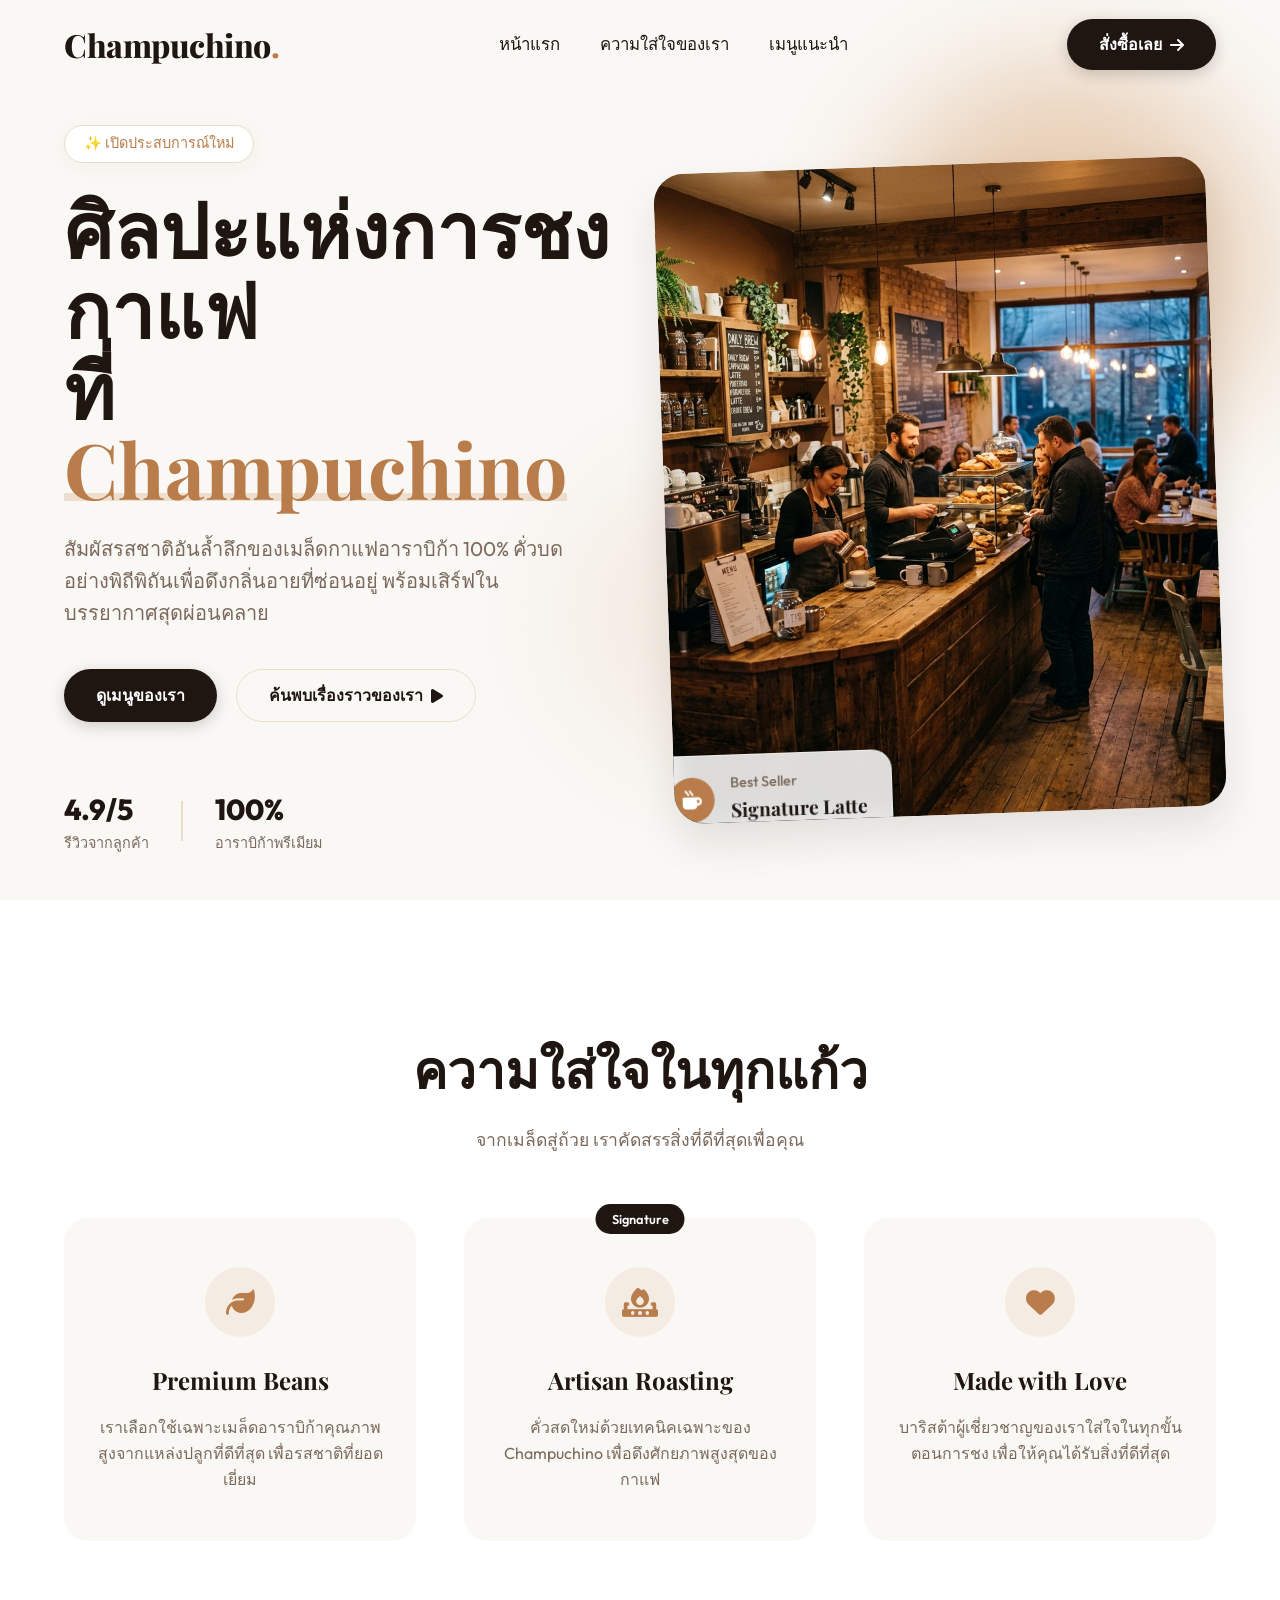
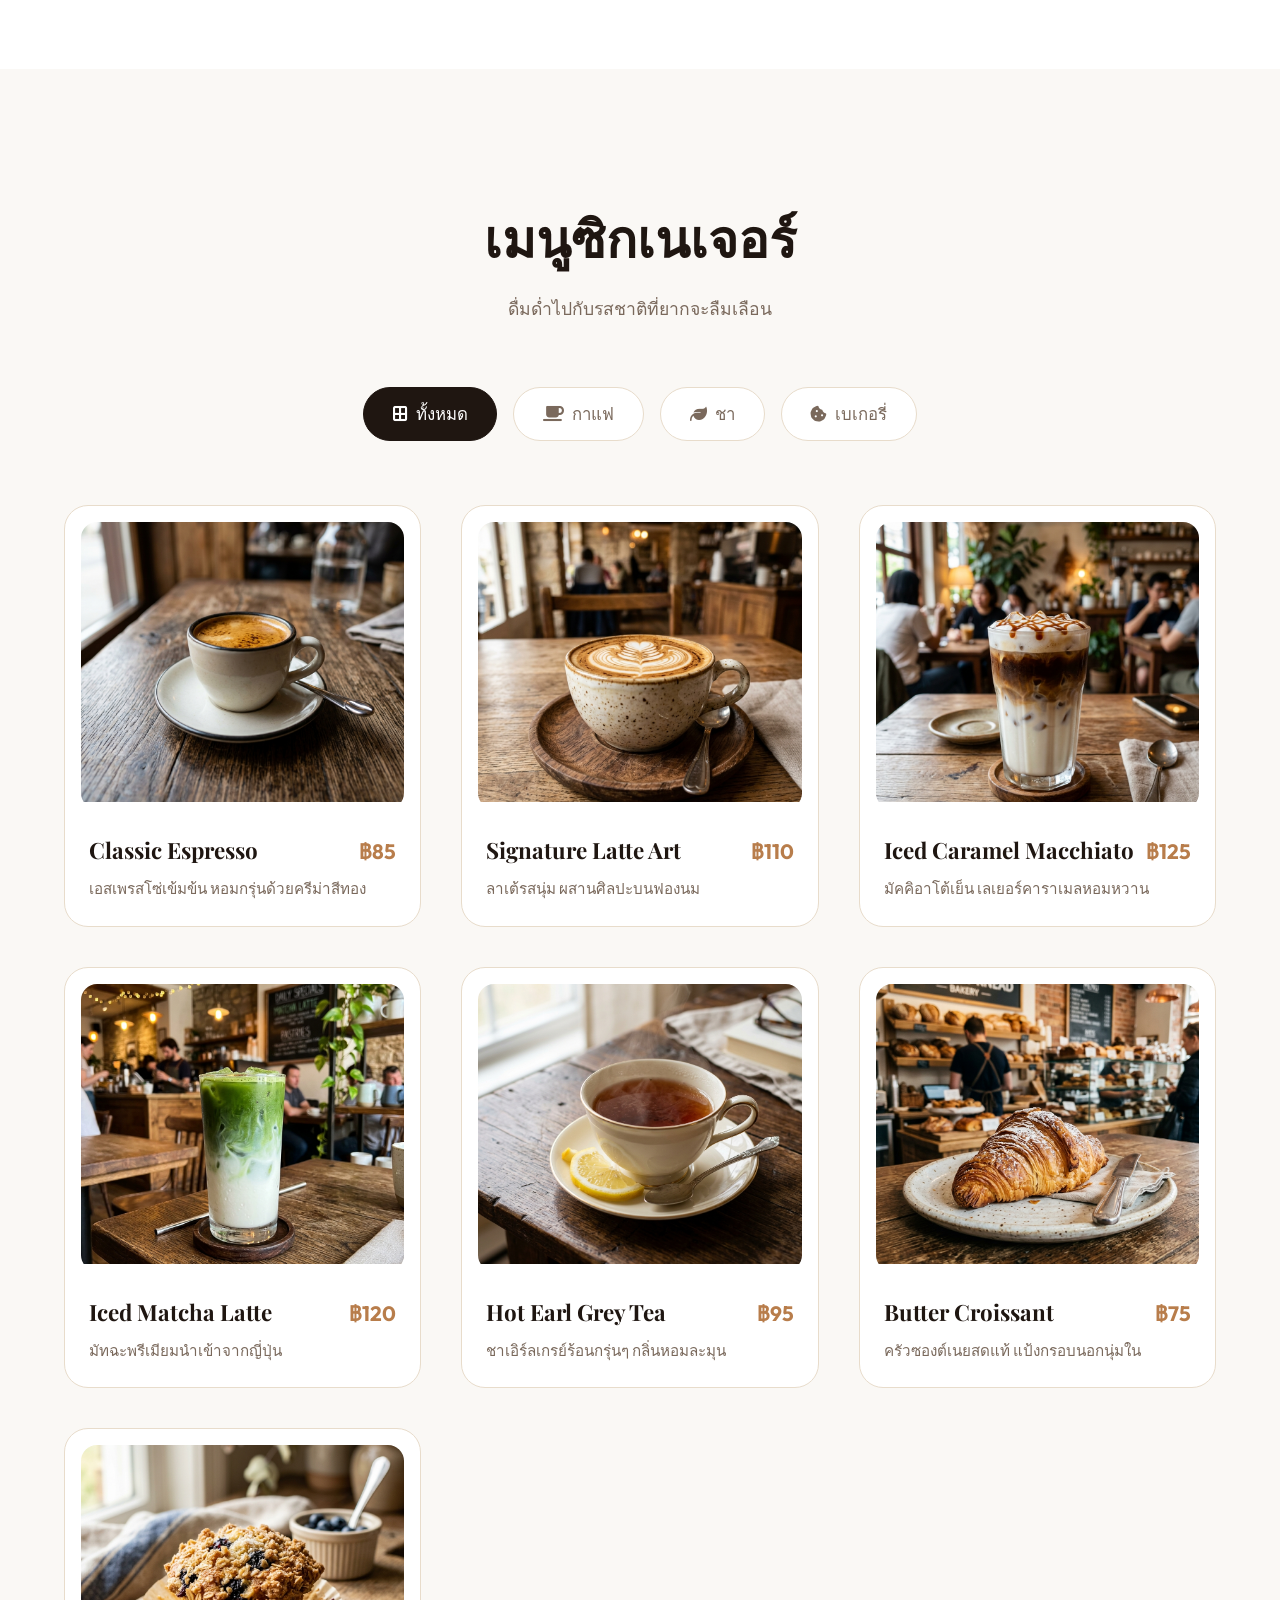
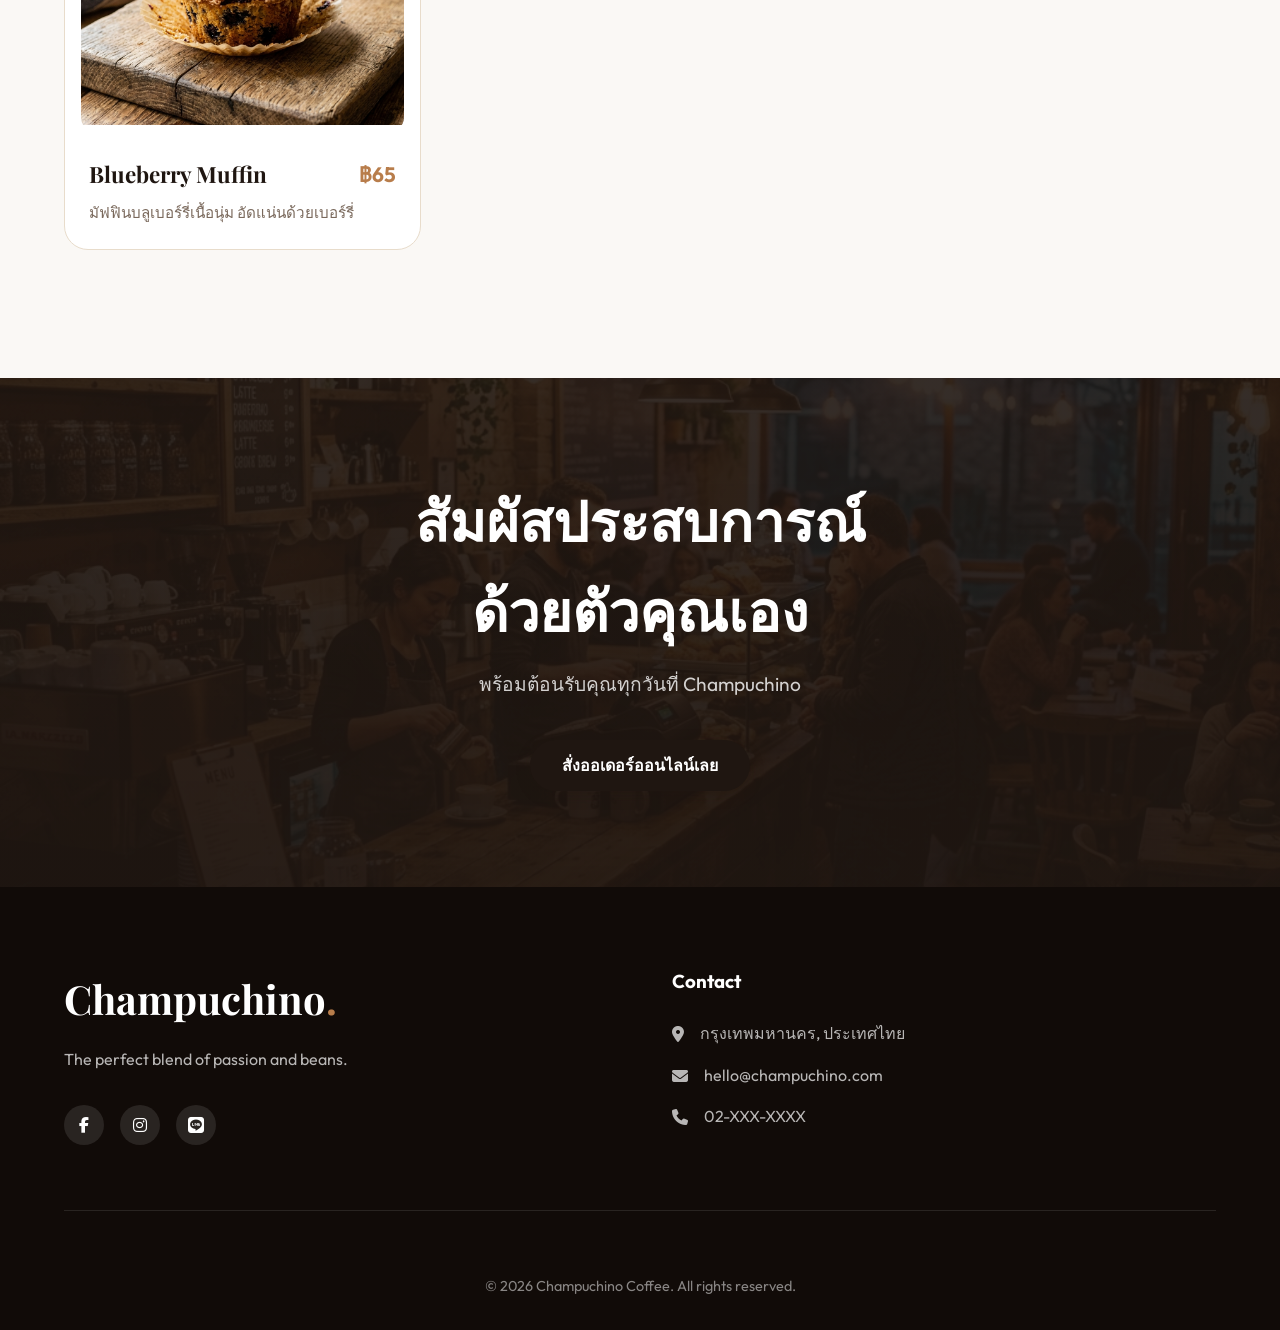
==== index.html @ 55f4735f "Initial commit with landing page, reservation UI, and SRS/DB docs" ====
<!DOCTYPE html>
<html lang="th">
<head>
    <meta charset="UTF-8">
    <meta name="viewport" content="width=device-width, initial-scale=1.0">
    <title>Champuchino Coffee - Premium Experience</title>
    <meta name="description" content="Champuchino Coffee - สัมผัสประสบการณ์กาแฟระดับพรีเมียม">
    <link rel="stylesheet" href="style.css">
    <!-- FontAwesome for icons -->
    <link rel="stylesheet" href="https://cdnjs.cloudflare.com/ajax/libs/font-awesome/6.4.0/css/all.min.css">
</head>
<body>

    <!-- Navigation -->
    <header>
        <a href="#" class="brand">Champuchino<span>.</span></a>
        <ul class="nav-links">
            <li><a href="#home">หน้าแรก</a></li>
            <li><a href="#features">ความใส่ใจของเรา</a></li>
            <li><a href="#menu">เมนูแนะนำ</a></li>
        </ul>
        <a href="#menu" class="btn btn-primary">สั่งซื้อเลย <i class="fa-solid fa-arrow-right"></i></a>
    </header>

    <!-- Hero Section -->
    <section class="hero" id="home">
        <div class="hero-content reveal">
            <div class="badge">✨ เปิดประสบการณ์ใหม่</div>
            <h1>ศิลปะแห่งการชงกาแฟ<br>ที่ <span class="highlight">Champuchino</span></h1>
            <p>สัมผัสรสชาติอันล้ำลึกของเมล็ดกาแฟอาราบิก้า 100% คั่วบดอย่างพิถีพิถันเพื่อดึงกลิ่นอายที่ซ่อนอยู่ พร้อมเสิร์ฟในบรรยากาศสุดผ่อนคลาย</p>
            <div class="hero-btns">
                <a href="#menu" class="btn btn-primary">ดูเมนูของเรา</a>
                <a href="#features" class="btn btn-outline">ค้นพบเรื่องราวของเรา <i class="fa-solid fa-play"></i></a>
            </div>
            
            <div class="stats">
                <div class="stat-item">
                    <h4>4.9/5</h4>
                    <p>รีวิวจากลูกค้า</p>
                </div>
                <div class="stat-line"></div>
                <div class="stat-item">
                    <h4>100%</h4>
                    <p>อาราบิก้าพรีเมียม</p>
                </div>
            </div>
        </div>
        <div class="hero-image reveal-right">
            <div class="image-wrapper">
                <img src="images/hero.png" alt="บรรยากาศร้าน Champuchino">
                <!-- Floating Card -->
                <div class="floating-card glass">
                    <div class="icon"><i class="fa-solid fa-mug-hot"></i></div>
                    <div class="text">
                        <h5>Best Seller</h5>
                        <p>Signature Latte</p>
                    </div>
                </div>
            </div>
            <!-- Decorative Elements -->
            <div class="blob shape-1"></div>
            <div class="blob shape-2"></div>
        </div>
    </section>

    <!-- Features Section -->
    <section class="features" id="features">
        <div class="section-header reveal">
            <h2>ความใส่ใจในทุกแก้ว</h2>
            <p>จากเมล็ดสู่ถ้วย เราคัดสรรสิ่งที่ดีที่สุดเพื่อคุณ</p>
        </div>
        <div class="feature-grid">
            <div class="feature-card reveal">
                <div class="feature-icon"><i class="fa-solid fa-leaf"></i></div>
                <h3>Premium Beans</h3>
                <p>เราเลือกใช้เฉพาะเมล็ดอาราบิก้าคุณภาพสูงจากแหล่งปลูกที่ดีที่สุด เพื่อรสชาติที่ยอดเยี่ยม</p>
            </div>
            <div class="feature-card reveal" style="transition-delay: 0.1s;">
                <div class="feature-icon"><i class="fa-solid fa-fire-burner"></i></div>
                <div class="popular-tag">Signature</div>
                <h3>Artisan Roasting</h3>
                <p>คั่วสดใหม่ด้วยเทคนิคเฉพาะของ Champuchino เพื่อดึงศักยภาพสูงสุดของกาแฟ</p>
            </div>
            <div class="feature-card reveal" style="transition-delay: 0.2s;">
                <div class="feature-icon"><i class="fa-solid fa-heart"></i></div>
                <h3>Made with Love</h3>
                <p>บาริสต้าผู้เชี่ยวชาญของเราใส่ใจในทุกขั้นตอนการชง เพื่อให้คุณได้รับสิ่งที่ดีที่สุด</p>
            </div>
        </div>
    </section>

    <!-- Menu Section -->
    <section class="menu" id="menu">
        <div class="section-header reveal">
            <h2>เมนูซิกเนเจอร์</h2>
            <p>ดื่มด่ำไปกับรสชาติที่ยากจะลืมเลือน</p>
        </div>

        <!-- Category Tabs -->
        <div class="menu-tabs reveal">
            <button class="tab-btn active" onclick="filterMenu('all')"><i class="fa-solid fa-border-all"></i> ทั้งหมด</button>
            <button class="tab-btn" onclick="filterMenu('coffee')"><i class="fa-solid fa-mug-saucer"></i> กาแฟ</button>
            <button class="tab-btn" onclick="filterMenu('tea')"><i class="fa-solid fa-leaf"></i> ชา</button>
            <button class="tab-btn" onclick="filterMenu('bakery')"><i class="fa-solid fa-cookie-bite"></i> เบเกอรี่</button>
        </div>

        <div class="menu-grid" id="menu-grid">
            
            <!-- Coffee -->
            <div class="menu-card" data-category="coffee">
                <div class="img-container">
                    <img src="images/espresso.png" alt="Classic Espresso">
                    <div class="overlay">
                        <button class="btn btn-primary btn-round" onclick="addToCart('Classic Espresso')"><i class="fa-solid fa-cart-plus"></i></button>
                    </div>
                </div>
                <div class="menu-info">
                    <div class="menu-title-row">
                        <h3>Classic Espresso</h3>
                        <span class="price">฿85</span>
                    </div>
                    <p>เอสเพรสโซ่เข้มข้น หอมกรุ่นด้วยครีม่าสีทอง</p>
                </div>
            </div>

            <div class="menu-card" data-category="coffee">
                <div class="img-container">
                    <img src="images/latte.png" alt="Signature Latte Art">
                    <div class="overlay">
                        <button class="btn btn-primary btn-round" onclick="addToCart('Signature Latte Art')"><i class="fa-solid fa-cart-plus"></i></button>
                    </div>
                </div>
                <div class="menu-info">
                    <div class="menu-title-row">
                        <h3>Signature Latte Art</h3>
                        <span class="price">฿110</span>
                    </div>
                    <p>ลาเต้รสนุ่ม ผสานศิลปะบนฟองนม</p>
                </div>
            </div>

            <div class="menu-card" data-category="coffee">
                <div class="img-container">
                    <img src="images/macchiato.png" alt="Iced Caramel Macchiato">
                    <div class="overlay">
                        <button class="btn btn-primary btn-round" onclick="addToCart('Iced Caramel Macchiato')"><i class="fa-solid fa-cart-plus"></i></button>
                    </div>
                </div>
                <div class="menu-info">
                    <div class="menu-title-row">
                        <h3>Iced Caramel Macchiato</h3>
                        <span class="price">฿125</span>
                    </div>
                    <p>มัคคิอาโต้เย็น เลเยอร์คาราเมลหอมหวาน</p>
                </div>
            </div>

            <!-- Tea -->
            <div class="menu-card" data-category="tea">
                <div class="img-container">
                    <img src="images/matcha.png" alt="Iced Matcha Latte">
                    <div class="overlay">
                        <button class="btn btn-primary btn-round" onclick="addToCart('Iced Matcha Latte')"><i class="fa-solid fa-cart-plus"></i></button>
                    </div>
                </div>
                <div class="menu-info">
                    <div class="menu-title-row">
                        <h3>Iced Matcha Latte</h3>
                        <span class="price">฿120</span>
                    </div>
                    <p>มัทฉะพรีเมียมนำเข้าจากญี่ปุ่น</p>
                </div>
            </div>

            <div class="menu-card" data-category="tea">
                <div class="img-container">
                    <img src="images/earlgrey.png" alt="Earl Grey Tea">
                    <div class="overlay">
                        <button class="btn btn-primary btn-round" onclick="addToCart('Hot Earl Grey Tea')"><i class="fa-solid fa-cart-plus"></i></button>
                    </div>
                </div>
                <div class="menu-info">
                    <div class="menu-title-row">
                        <h3>Hot Earl Grey Tea</h3>
                        <span class="price">฿95</span>
                    </div>
                    <p>ชาเอิร์ลเกรย์ร้อนกรุ่นๆ กลิ่นหอมละมุน</p>
                </div>
            </div>

            <!-- Bakery -->
            <div class="menu-card" data-category="bakery">
                <div class="img-container">
                    <img src="images/croissant.png" alt="Butter Croissant">
                    <div class="overlay">
                        <button class="btn btn-primary btn-round" onclick="addToCart('Butter Croissant')"><i class="fa-solid fa-cart-plus"></i></button>
                    </div>
                </div>
                <div class="menu-info">
                    <div class="menu-title-row">
                        <h3>Butter Croissant</h3>
                        <span class="price">฿75</span>
                    </div>
                    <p>ครัวซองต์เนยสดแท้ แป้งกรอบนอกนุ่มใน</p>
                </div>
            </div>

            <div class="menu-card" data-category="bakery">
                <div class="img-container">
                    <img src="images/muffin.png" alt="Blueberry Muffin">
                    <div class="overlay">
                        <button class="btn btn-primary btn-round" onclick="addToCart('Blueberry Muffin')"><i class="fa-solid fa-cart-plus"></i></button>
                    </div>
                </div>
                <div class="menu-info">
                    <div class="menu-title-row">
                        <h3>Blueberry Muffin</h3>
                        <span class="price">฿65</span>
                    </div>
                    <p>มัฟฟินบลูเบอร์รี่เนื้อนุ่ม อัดแน่นด้วยเบอร์รี่</p>
                </div>
            </div>

        </div>
    </section>

    <!-- Call to action -->
    <section class="cta">
        <div class="cta-container reveal">
            <h2>สัมผัสประสบการณ์<br>ด้วยตัวคุณเอง</h2>
            <p>พร้อมต้อนรับคุณทุกวันที่ Champuchino</p>
            <a href="#menu" class="btn btn-primary">สั่งออเดอร์ออนไลน์เลย</a>
        </div>
    </section>

    <!-- Footer -->
    <footer>
        <div class="footer-content">
            <div class="footer-brand">
                <h2>Champuchino<span>.</span></h2>
                <p>The perfect blend of passion and beans.</p>
                <div class="social-links">
                    <a href="#"><i class="fa-brands fa-facebook-f"></i></a>
                    <a href="#"><i class="fa-brands fa-instagram"></i></a>
                    <a href="#"><i class="fa-brands fa-line"></i></a>
                </div>
            </div>
            <div class="footer-info">
                <h3>Contact</h3>
                <p><i class="fa-solid fa-location-dot"></i> กรุงเทพมหานคร, ประเทศไทย</p>
                <p><i class="fa-solid fa-envelope"></i> hello@champuchino.com</p>
                <p><i class="fa-solid fa-phone"></i> 02-XXX-XXXX</p>
            </div>
        </div>
        <div class="footer-bottom">
            <p>&copy; 2026 Champuchino Coffee. All rights reserved.</p>
        </div>
    </footer>

    <!-- JavaScript -->
    <script>
        // Menu filtering
        function filterMenu(category) {
            const tabs = document.querySelectorAll('.tab-btn');
            tabs.forEach(tab => tab.classList.remove('active'));
            event.currentTarget.classList.add('active');

            const cards = document.querySelectorAll('.menu-card');
            cards.forEach(card => {
                if (category === 'all' || card.getAttribute('data-category') === category) {
                    card.style.display = 'block';
                    card.style.animation = 'none';
                    card.offsetHeight; // trigger reflow
                    card.style.animation = 'scaleUp 0.5s ease forwards';
                } else {
                    card.style.display = 'none';
                }
            });
        }

        // Add to cart dummy function
        function addToCart(itemName) {
            alert(`เพิ่ม ${itemName} ลงตะกร้าแล้ว! ☕`);
        }

        // Scroll Reveal Animation
        function reveal() {
            var reveals = document.querySelectorAll(".reveal, .reveal-right");
            for (var i = 0; i < reveals.length; i++) {
                var windowHeight = window.innerHeight;
                var elementTop = reveals[i].getBoundingClientRect().top;
                var elementVisible = 100;
                if (elementTop < windowHeight - elementVisible) {
                    reveals[i].classList.add("active");
                }
            }
        }
        window.addEventListener("scroll", reveal);
        reveal(); // Trigger on load
        
        // Sticky Header Effect
        window.addEventListener('scroll', function() {
            const header = document.querySelector('header');
            header.classList.toggle('scrolled', window.scrollY > 50);
        });
    </script>
</body>
</html>
---- style.css ----
@import url('https://fonts.googleapis.com/css2?family=Outfit:wght@300;400;500;600;800&family=Playfair+Display:ital,wght@0,600;0,700;0,800;1,600&display=swap');

:root {
  --bg-main: #FAF8F5;
  --bg-secondary: #FFFFFF;
  --text-dark: #1F1611;
  --text-light: #7A695C;
  --accent-primary: #B87D4B;
  --accent-secondary: #D4A373;
  --border-color: #E8DCCB;
  --glass-bg: rgba(255, 255, 255, 0.85);
  --transition: all 0.4s cubic-bezier(0.16, 1, 0.3, 1);
  --shadow-sm: 0 4px 20px rgba(184, 125, 75, 0.08);
  --shadow-lg: 0 20px 40px rgba(31, 22, 17, 0.1);
}

* {
  margin: 0;
  padding: 0;
  box-sizing: border-box;
}

html {
  scroll-behavior: smooth;
}

body {
  font-family: 'Outfit', sans-serif;
  background-color: var(--bg-main);
  color: var(--text-dark);
  line-height: 1.6;
  overflow-x: hidden;
}

h1, h2, h3, .brand {
  font-family: 'Playfair Display', serif;
  color: var(--text-dark);
}

/* Glassmorphism Helper */
.glass {
  background: var(--glass-bg);
  backdrop-filter: blur(12px);
  -webkit-backdrop-filter: blur(12px);
  border: 1px solid rgba(255, 255, 255, 0.5);
}

/* Typography Enhancements */
.highlight {
  color: var(--accent-primary);
  position: relative;
  display: inline-block;
}

.highlight::after {
  content: '';
  position: absolute;
  bottom: 8px;
  left: 0;
  width: 100%;
  height: 8px;
  background-color: rgba(212, 163, 115, 0.3);
  z-index: -1;
}

/* Header */
header {
  display: flex;
  justify-content: space-between;
  align-items: center;
  padding: 1.2rem 5%;
  position: fixed;
  width: 100%;
  top: 0;
  z-index: 1000;
  transition: var(--transition);
  background: transparent;
}

header.scrolled {
  background: var(--glass-bg);
  backdrop-filter: blur(15px);
  box-shadow: var(--shadow-sm);
  padding: 1rem 5%;
}

.brand {
  font-size: 2rem;
  font-weight: 800;
  text-decoration: none;
  letter-spacing: -0.5px;
}

.brand span {
  color: var(--accent-primary);
}

.nav-links {
  display: flex;
  gap: 2.5rem;
  list-style: none;
}

.nav-links a {
  text-decoration: none;
  color: var(--text-dark);
  font-weight: 500;
  font-size: 1.05rem;
  transition: var(--transition);
  position: relative;
}

.nav-links a::after {
  content: '';
  position: absolute;
  width: 0;
  height: 2px;
  background: var(--accent-primary);
  bottom: -4px;
  left: 0;
  transition: var(--transition);
}

.nav-links a:hover::after {
  width: 100%;
}

/* Buttons */
.btn {
  padding: 0.8rem 2rem;
  border: none;
  border-radius: 50px;
  font-family: 'Outfit', sans-serif;
  font-weight: 600;
  font-size: 1rem;
  cursor: pointer;
  transition: var(--transition);
  text-decoration: none;
  display: inline-flex;
  align-items: center;
  justify-content: center;
  gap: 0.5rem;
}

.btn-primary {
  background-color: var(--text-dark);
  color: #fff;
  box-shadow: 0 4px 15px rgba(31, 22, 17, 0.2);
}

.btn-primary:hover {
  background-color: var(--accent-primary);
  transform: translateY(-3px);
  box-shadow: 0 8px 25px rgba(184, 125, 75, 0.3);
}

.btn-outline {
  background-color: transparent;
  color: var(--text-dark);
  border: 1.5px solid var(--border-color);
}

.btn-outline:hover {
  border-color: var(--text-dark);
  background: var(--bg-secondary);
  transform: translateY(-3px);
}

.btn-round {
  width: 50px;
  height: 50px;
  padding: 0;
  border-radius: 50%;
  font-size: 1.2rem;
}

/* Hero Section */
.hero {
  min-height: 100vh;
  display: flex;
  align-items: center;
  padding: 0 5%;
  position: relative;
  overflow: hidden;
}

.hero-content {
  flex: 1;
  padding-right: 3rem;
  z-index: 2;
  margin-top: 5rem;
}

.badge {
  display: inline-block;
  padding: 0.4rem 1.2rem;
  background: var(--bg-secondary);
  border: 1px solid var(--border-color);
  border-radius: 50px;
  font-size: 0.9rem;
  font-weight: 500;
  color: var(--accent-primary);
  margin-bottom: 1.5rem;
  box-shadow: var(--shadow-sm);
}

.hero h1 {
  font-size: 4.8rem;
  line-height: 1.05;
  margin-bottom: 1.5rem;
}

.hero p {
  font-size: 1.25rem;
  color: var(--text-light);
  margin-bottom: 2.5rem;
  max-width: 500px;
}

.hero-btns {
  display: flex;
  gap: 1.2rem;
  margin-bottom: 4rem;
}

.stats {
  display: flex;
  align-items: center;
  gap: 2rem;
}

.stat-item h4 {
  font-family: 'Outfit', sans-serif;
  font-size: 1.8rem;
  font-weight: 800;
  color: var(--text-dark);
}

.stat-item p {
  font-size: 0.9rem;
  color: var(--text-light);
  margin: 0;
}

.stat-line {
  width: 2px;
  height: 40px;
  background-color: var(--border-color);
}

.hero-image {
  flex: 1;
  position: relative;
  z-index: 1;
  margin-top: 5rem;
}

.image-wrapper {
  position: relative;
  border-radius: 30px;
  overflow: hidden;
  box-shadow: var(--shadow-lg);
  transform: rotate(-2deg);
  transition: var(--transition);
}

.image-wrapper:hover {
  transform: rotate(0deg);
}

.hero-image img {
  width: 100%;
  height: 650px;
  object-fit: cover;
  display: block;
}

.floating-card {
  position: absolute;
  bottom: -20px;
  left: -30px;
  padding: 1rem 1.5rem;
  border-radius: 20px;
  display: flex;
  align-items: center;
  gap: 1rem;
  box-shadow: var(--shadow-lg);
  animation: float 4s ease-in-out infinite;
}

.floating-card .icon {
  width: 45px;
  height: 45px;
  background: var(--accent-primary);
  color: white;
  border-radius: 50%;
  display: flex;
  align-items: center;
  justify-content: center;
  font-size: 1.2rem;
}

.floating-card .text h5 {
  font-family: 'Outfit', sans-serif;
  font-size: 0.9rem;
  color: var(--text-light);
  font-weight: 500;
}

.floating-card .text p {
  font-family: 'Playfair Display', serif;
  font-size: 1.2rem;
  color: var(--text-dark);
  font-weight: 700;
  margin: 0;
}

.blob {
  position: absolute;
  border-radius: 50%;
  filter: blur(60px);
  z-index: -1;
  opacity: 0.5;
}

.shape-1 {
  width: 400px;
  height: 400px;
  background: var(--accent-secondary);
  top: -100px;
  right: -50px;
}

.shape-2 {
  width: 300px;
  height: 300px;
  background: #EEDFD0;
  bottom: 50px;
  left: -100px;
}

/* Features Section */
.features {
  padding: 8rem 5%;
  background: var(--bg-secondary);
}

.section-header {
  text-align: center;
  margin-bottom: 4rem;
}

.section-header h2 {
  font-size: 3.2rem;
  margin-bottom: 1rem;
}

.section-header p {
  color: var(--text-light);
  font-size: 1.1rem;
}

.feature-grid {
  display: grid;
  grid-template-columns: repeat(auto-fit, minmax(300px, 1fr));
  gap: 3rem;
}

.feature-card {
  padding: 3rem 2rem;
  background: var(--bg-main);
  border-radius: 24px;
  text-align: center;
  transition: var(--transition);
  border: 1px solid transparent;
  position: relative;
}

.feature-card:hover {
  transform: translateY(-10px);
  border-color: var(--border-color);
  box-shadow: var(--shadow-sm);
  background: #fff;
}

.feature-icon {
  width: 70px;
  height: 70px;
  background: rgba(184, 125, 75, 0.1);
  color: var(--accent-primary);
  border-radius: 50%;
  display: flex;
  align-items: center;
  justify-content: center;
  font-size: 1.8rem;
  margin: 0 auto 1.5rem;
  transition: var(--transition);
}

.feature-card:hover .feature-icon {
  background: var(--accent-primary);
  color: white;
}

.feature-card h3 {
  font-size: 1.5rem;
  margin-bottom: 1rem;
}

.feature-card p {
  color: var(--text-light);
}

.popular-tag {
  position: absolute;
  top: -15px;
  left: 50%;
  transform: translateX(-50%);
  background: var(--text-dark);
  color: white;
  padding: 0.3rem 1rem;
  border-radius: 50px;
  font-size: 0.8rem;
  font-weight: 600;
}

/* Menu Section */
.menu {
  padding: 8rem 5%;
}

.menu-tabs {
  display: flex;
  justify-content: center;
  gap: 1rem;
  margin-bottom: 4rem;
  flex-wrap: wrap;
}

.tab-btn {
  padding: 0.8rem 1.8rem;
  background: var(--bg-secondary);
  border: 1px solid var(--border-color);
  color: var(--text-light);
  border-radius: 50px;
  font-family: 'Outfit', sans-serif;
  font-weight: 500;
  font-size: 1.05rem;
  cursor: pointer;
  transition: var(--transition);
  display: flex;
  align-items: center;
  gap: 0.5rem;
}

.tab-btn:hover {
  border-color: var(--accent-primary);
  color: var(--accent-primary);
}

.tab-btn.active {
  background: var(--text-dark);
  color: #fff;
  border-color: var(--text-dark);
}

.menu-grid {
  display: grid;
  grid-template-columns: repeat(auto-fit, minmax(320px, 1fr));
  gap: 2.5rem;
}

.menu-card {
  background: var(--bg-secondary);
  border-radius: 24px;
  padding: 1rem;
  border: 1px solid var(--border-color);
  transition: var(--transition);
}

.menu-card:hover {
  transform: translateY(-8px);
  box-shadow: var(--shadow-sm);
  border-color: rgba(184, 125, 75, 0.3);
}

.img-container {
  border-radius: 16px;
  overflow: hidden;
  position: relative;
}

.img-container img {
  width: 100%;
  height: 280px;
  object-fit: cover;
  transition: transform 0.6s cubic-bezier(0.16, 1, 0.3, 1);
}

.menu-card:hover .img-container img {
  transform: scale(1.08);
}

.overlay {
  position: absolute;
  top: 0;
  left: 0;
  width: 100%;
  height: 100%;
  background: rgba(31, 22, 17, 0.4);
  display: flex;
  align-items: center;
  justify-content: center;
  opacity: 0;
  transition: var(--transition);
}

.menu-card:hover .overlay {
  opacity: 1;
}

.overlay .btn-round {
  transform: translateY(20px);
  opacity: 0;
}

.menu-card:hover .overlay .btn-round {
  transform: translateY(0);
  opacity: 1;
  transition-delay: 0.1s;
}

.menu-info {
  padding: 1.5rem 0.5rem 0.5rem;
}

.menu-title-row {
  display: flex;
  justify-content: space-between;
  align-items: center;
  margin-bottom: 0.5rem;
}

.menu-title-row h3 {
  font-size: 1.4rem;
}

.price {
  font-family: 'Outfit', sans-serif;
  font-weight: 700;
  font-size: 1.3rem;
  color: var(--accent-primary);
}

.menu-info p {
  color: var(--text-light);
  font-size: 0.95rem;
}

/* CTA Section */
.cta {
  padding: 6rem 5%;
  background: linear-gradient(rgba(31, 22, 17, 0.9), rgba(31, 22, 17, 0.95)), url('images/hero.png') center/cover;
  text-align: center;
  color: white;
}

.cta-container h2 {
  font-size: 3.5rem;
  color: white;
  margin-bottom: 1rem;
}

.cta-container p {
  font-size: 1.2rem;
  opacity: 0.8;
  margin-bottom: 2.5rem;
}

/* Footer */
footer {
  background: #110B08;
  color: white;
  padding: 5rem 5% 2rem;
}

.footer-content {
  display: grid;
  grid-template-columns: repeat(auto-fit, minmax(250px, 1fr));
  gap: 4rem;
  margin-bottom: 4rem;
  border-bottom: 1px solid rgba(255,255,255,0.1);
  padding-bottom: 4rem;
}

.footer-brand h2 {
  color: white;
  font-size: 2.5rem;
  margin-bottom: 1rem;
}

.footer-brand span {
  color: var(--accent-primary);
}

.footer-brand p {
  opacity: 0.7;
  margin-bottom: 2rem;
}

.social-links {
  display: flex;
  gap: 1rem;
}

.social-links a {
  width: 40px;
  height: 40px;
  border-radius: 50%;
  background: rgba(255,255,255,0.1);
  color: white;
  display: flex;
  align-items: center;
  justify-content: center;
  text-decoration: none;
  transition: var(--transition);
}

.social-links a:hover {
  background: var(--accent-primary);
  transform: translateY(-3px);
}

.footer-info h3 {
  color: white;
  margin-bottom: 1.5rem;
  font-family: 'Outfit', sans-serif;
}

.footer-info p {
  opacity: 0.7;
  margin-bottom: 1rem;
  display: flex;
  align-items: center;
  gap: 1rem;
}

.footer-bottom {
  text-align: center;
  opacity: 0.5;
  font-size: 0.9rem;
}

/* Animations */
@keyframes float {
  0%, 100% { transform: translateY(0); }
  50% { transform: translateY(-15px); }
}

@keyframes scaleUp {
  from {
    opacity: 0;
    transform: scale(0.95);
  }
  to {
    opacity: 1;
    transform: scale(1);
  }
}

/* Reveal Animations */
.reveal {
  opacity: 0;
  transform: translateY(40px);
  transition: all 0.8s ease-out;
}

.reveal-right {
  opacity: 0;
  transform: translateX(40px);
  transition: all 0.8s ease-out;
}

.reveal.active, .reveal-right.active {
  opacity: 1;
  transform: translate(0);
}

/* Responsive */
@media (max-width: 992px) {
  .hero {
    flex-direction: column;
    text-align: center;
    padding-top: 8rem;
  }
  
  .hero-content {
    padding-right: 0;
  }
  
  .hero-btns {
    justify-content: center;
  }
  
  .stats {
    justify-content: center;
  }
  
  .floating-card {
    left: 10px;
    bottom: 10px;
  }
  
  .nav-links {
    display: none;
  }
  
  .hero h1 {
    font-size: 3.5rem;
  }
}

@media (max-width: 768px) {
  .hero h1 {
    font-size: 2.8rem;
  }
  
  .section-header h2 {
    font-size: 2.5rem;
  }
  
  .floating-card {
    display: none;
  }
}
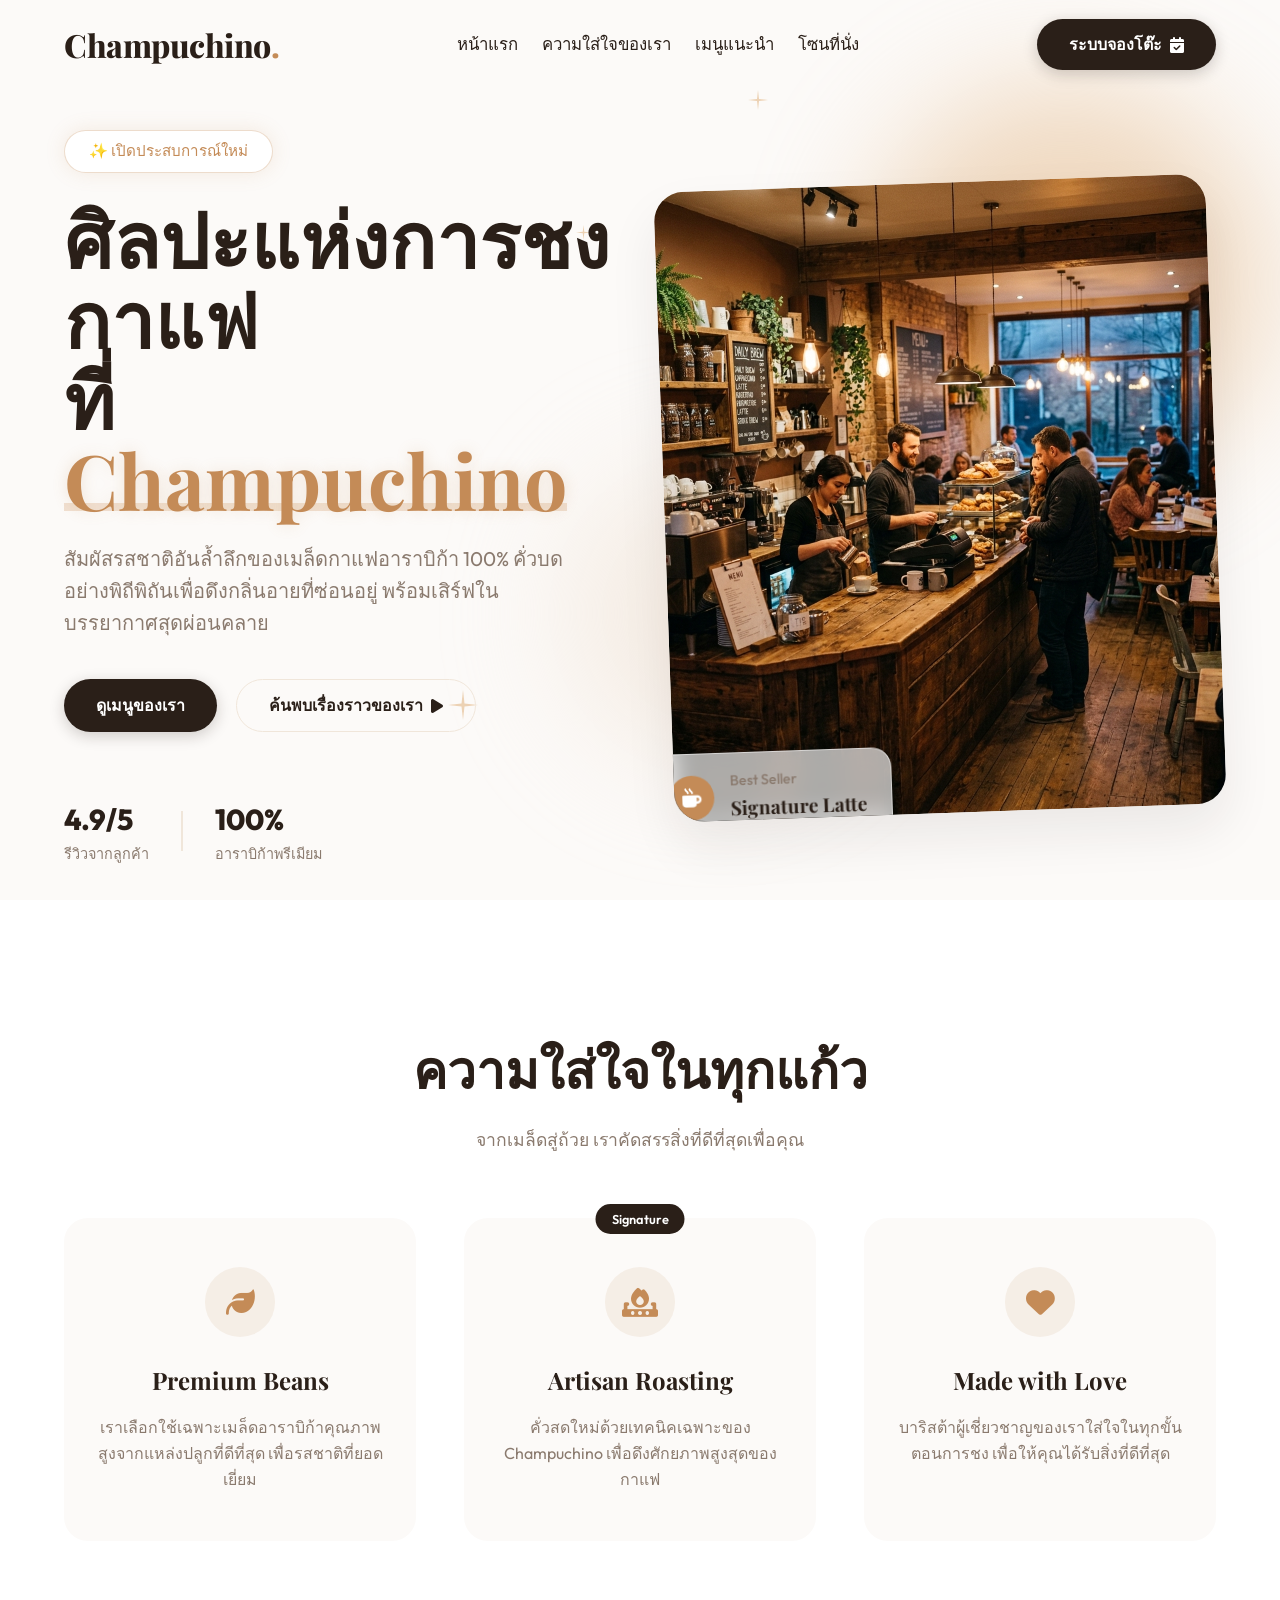
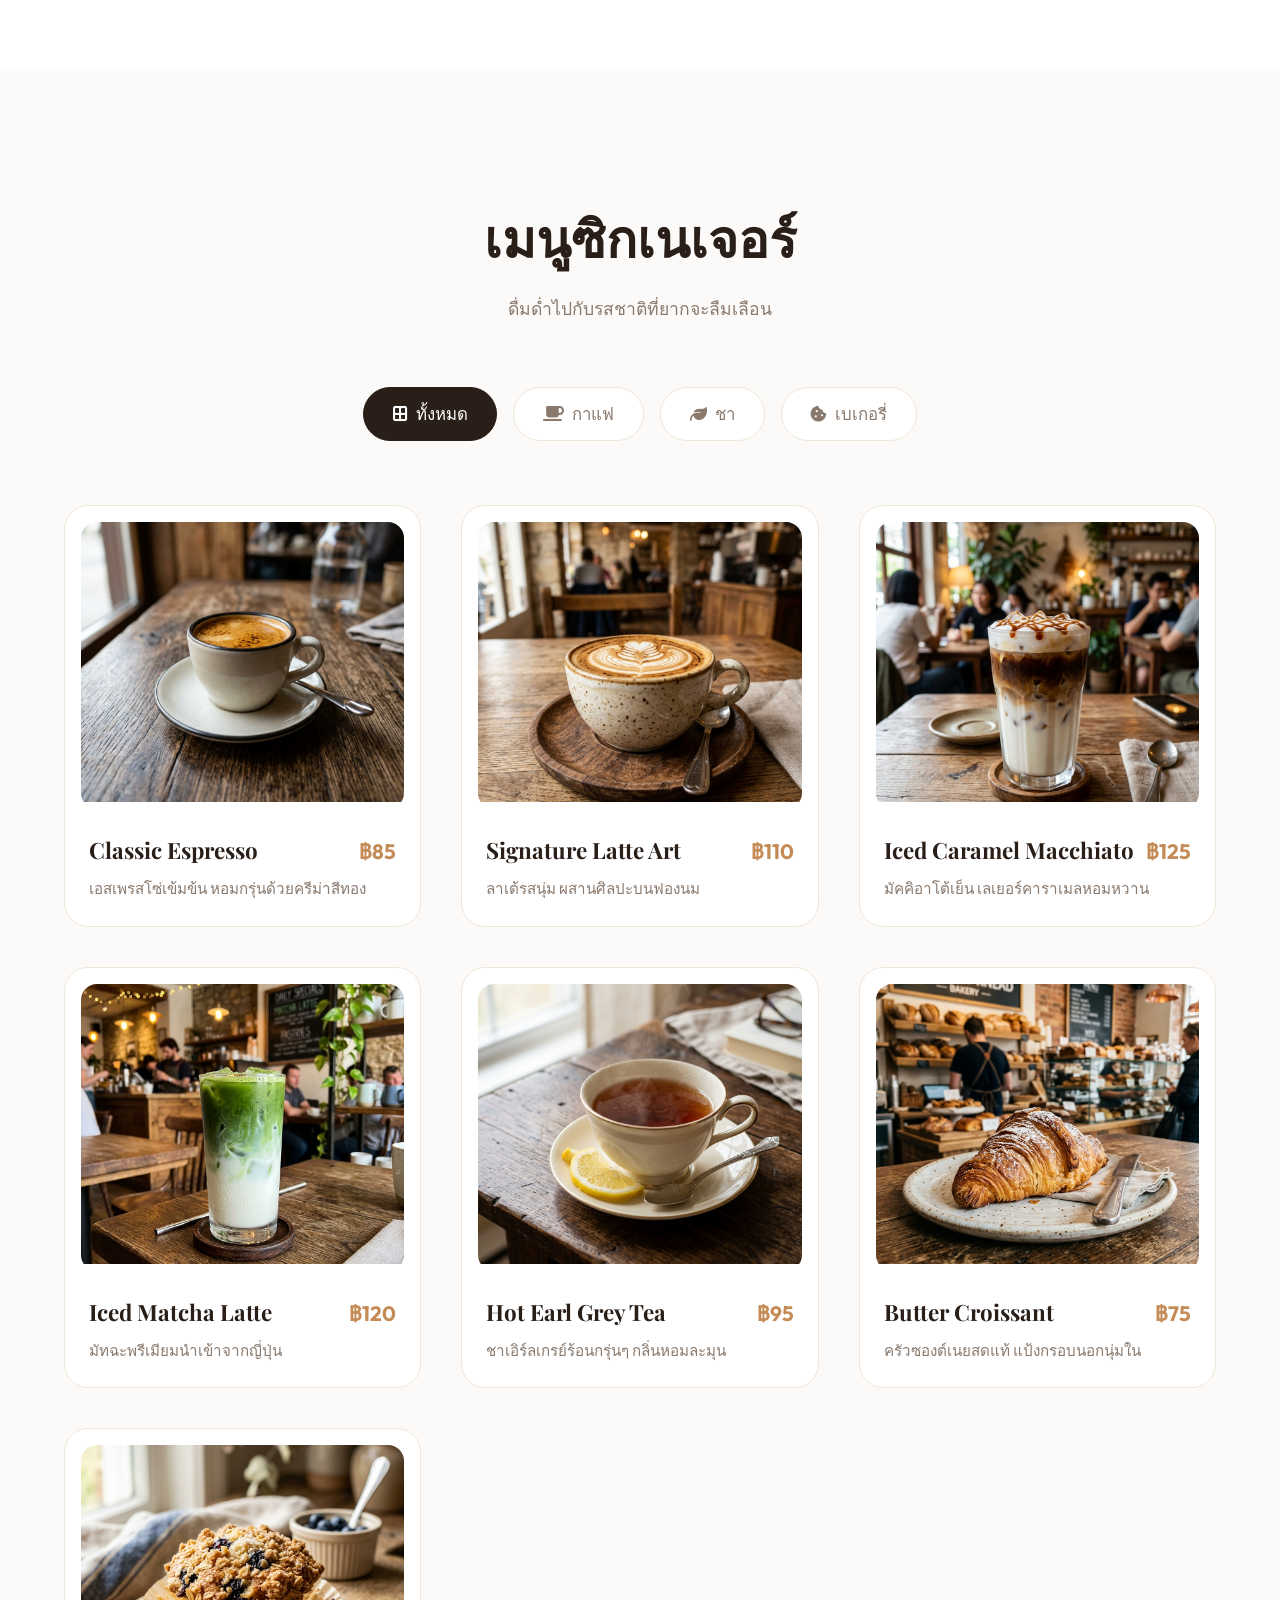
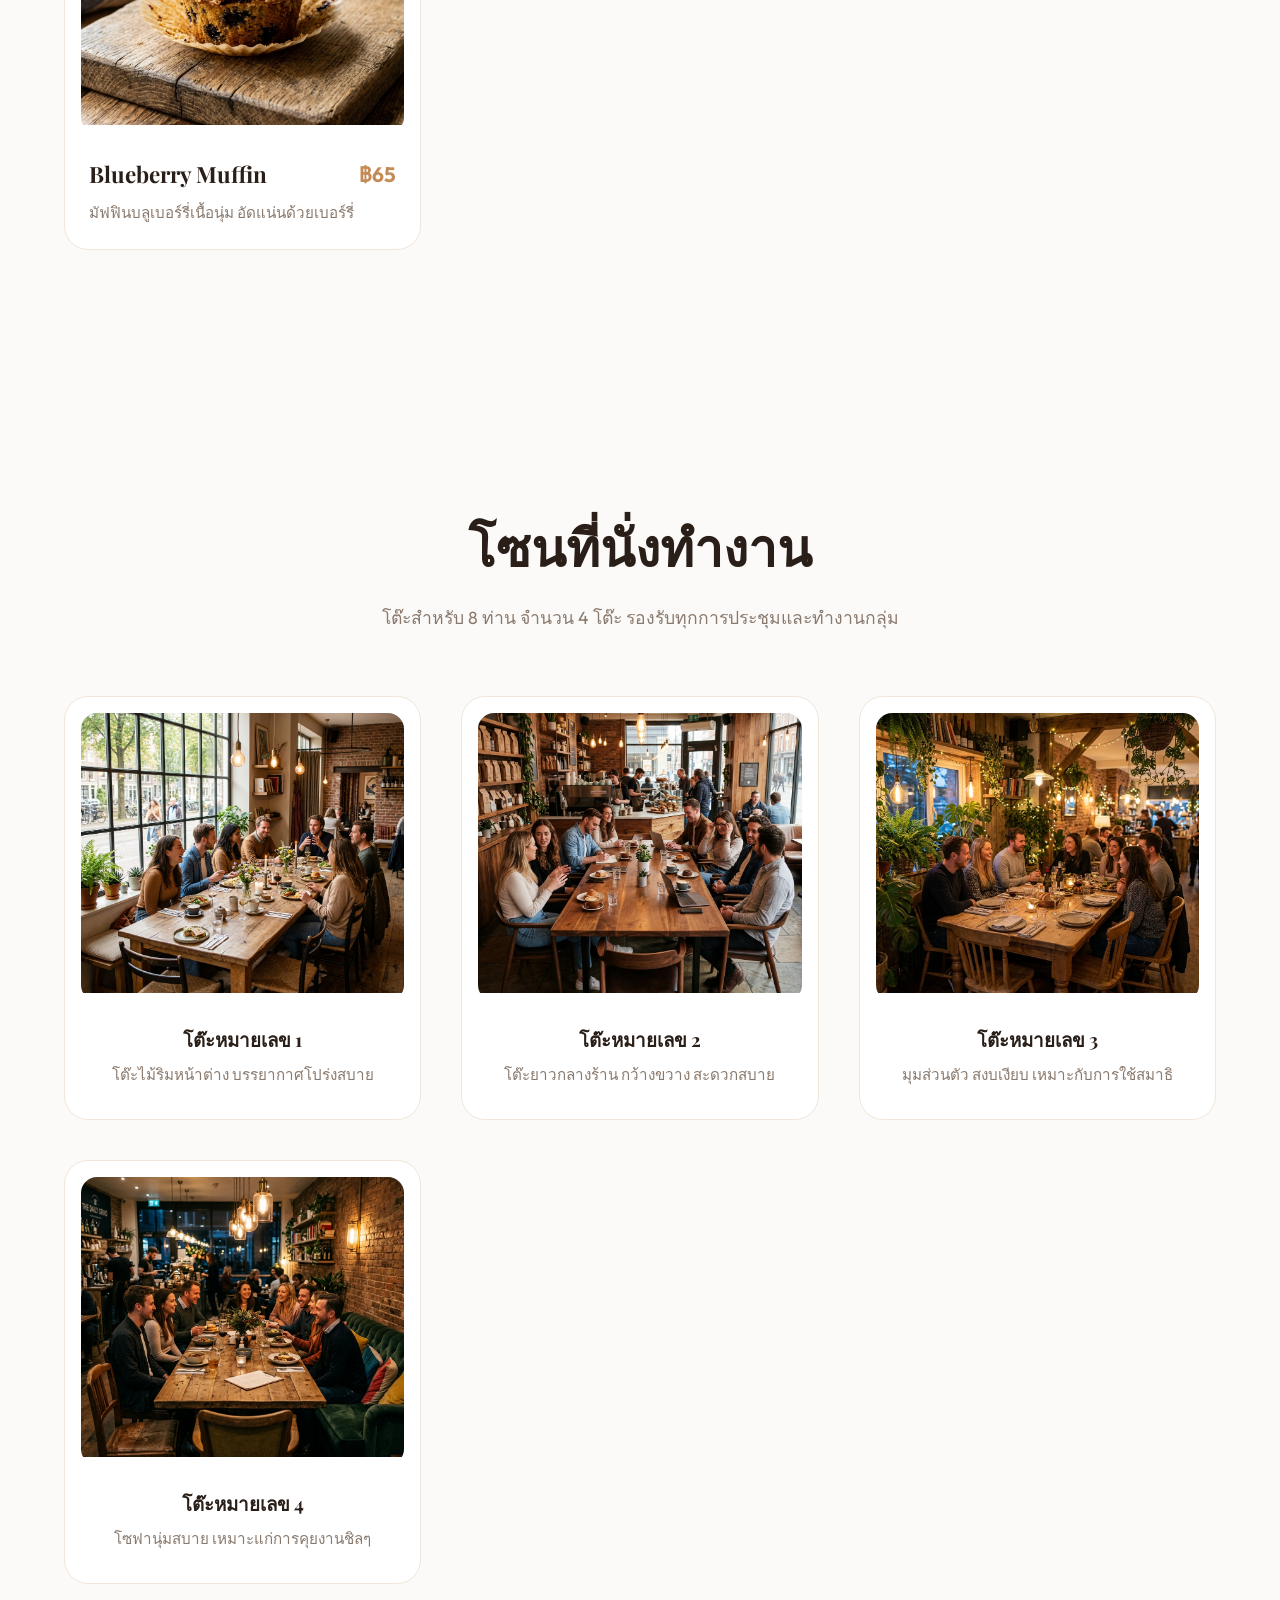
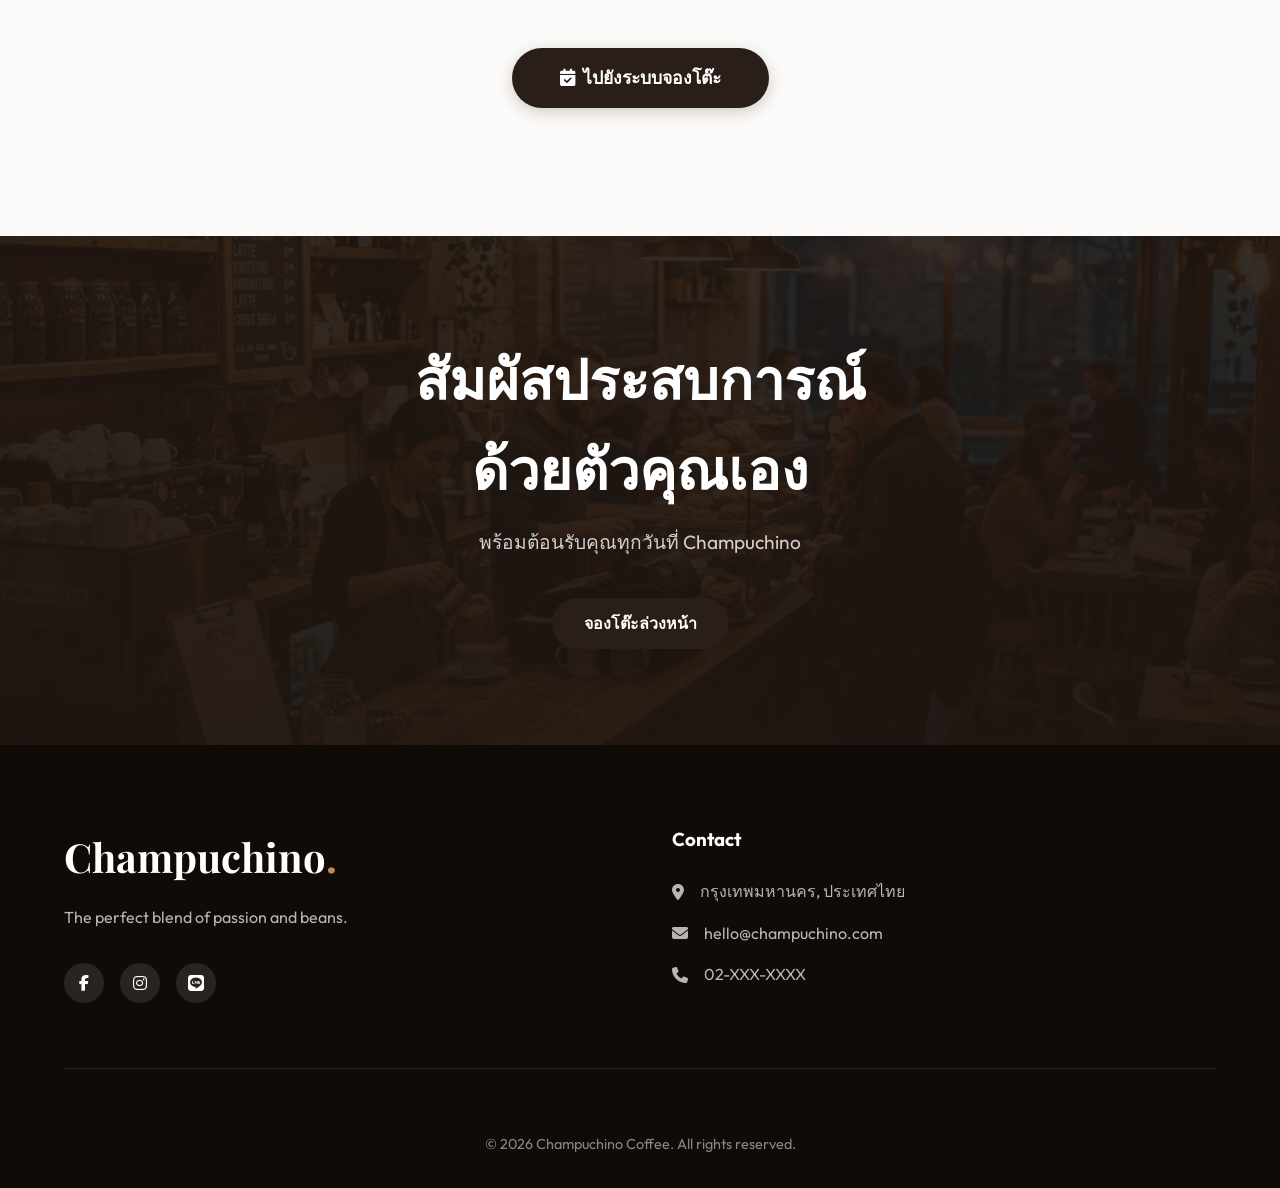
==== commit 3e41ea7a: "Update from local changes" ====
--- a/index.html
+++ b/index.html
@@ -18,12 +18,20 @@
             <li><a href="#home">หน้าแรก</a></li>
             <li><a href="#features">ความใส่ใจของเรา</a></li>
             <li><a href="#menu">เมนูแนะนำ</a></li>
+            <li><a href="#tables">โซนที่นั่ง</a></li>
         </ul>
-        <a href="#menu" class="btn btn-primary">สั่งซื้อเลย <i class="fa-solid fa-arrow-right"></i></a>
+        <a href="reservation_home.html" class="btn btn-primary">ระบบจองโต๊ะ <i class="fa-solid fa-calendar-check"></i></a>
     </header>
 
     <!-- Hero Section -->
     <section class="hero" id="home">
+        <!-- Decorative Sparkles (วิ้งๆ) -->
+        <div class="sparkle sparkle-1"></div>
+        <div class="sparkle sparkle-2"></div>
+        <div class="sparkle sparkle-3"></div>
+        <div class="sparkle sparkle-4"></div>
+        <div class="sparkle sparkle-5"></div>
+
         <div class="hero-content reveal">
             <div class="badge">✨ เปิดประสบการณ์ใหม่</div>
             <h1>ศิลปะแห่งการชงกาแฟ<br>ที่ <span class="highlight">Champuchino</span></h1>
@@ -224,12 +232,75 @@
         </div>
     </section>
 
+    <!-- Tables Section -->
+    <section class="tables" id="tables" style="padding: 8rem 5%; background: var(--bg-main);">
+        <div class="section-header reveal">
+            <h2>โซนที่นั่งทำงาน</h2>
+            <p>โต๊ะสำหรับ 8 ท่าน จำนวน 4 โต๊ะ รองรับทุกการประชุมและทำงานกลุ่ม</p>
+        </div>
+        <div class="menu-grid">
+            <div class="menu-card reveal">
+                <div class="img-container">
+                    <img src="images/table_1.png" alt="โต๊ะ 1">
+                    <div class="overlay">
+                        <a href="reservation_home.html" class="btn btn-primary btn-round"><i class="fa-solid fa-calendar-check"></i></a>
+                    </div>
+                </div>
+                <div class="menu-info" style="text-align: center; padding-bottom: 1rem;">
+                    <h3 style="margin-bottom: 0.5rem;">โต๊ะหมายเลข 1</h3>
+                    <p>โต๊ะไม้ริมหน้าต่าง บรรยากาศโปร่งสบาย</p>
+                </div>
+            </div>
+            <div class="menu-card reveal" style="transition-delay: 0.1s;">
+                <div class="img-container">
+                    <img src="images/table_2.png" alt="โต๊ะ 2">
+                    <div class="overlay">
+                        <a href="reservation_home.html" class="btn btn-primary btn-round"><i class="fa-solid fa-calendar-check"></i></a>
+                    </div>
+                </div>
+                <div class="menu-info" style="text-align: center; padding-bottom: 1rem;">
+                    <h3 style="margin-bottom: 0.5rem;">โต๊ะหมายเลข 2</h3>
+                    <p>โต๊ะยาวกลางร้าน กว้างขวาง สะดวกสบาย</p>
+                </div>
+            </div>
+            <div class="menu-card reveal" style="transition-delay: 0.2s;">
+                <div class="img-container">
+                    <img src="images/table_3.png" alt="โต๊ะ 3">
+                    <div class="overlay">
+                        <a href="reservation_home.html" class="btn btn-primary btn-round"><i class="fa-solid fa-calendar-check"></i></a>
+                    </div>
+                </div>
+                <div class="menu-info" style="text-align: center; padding-bottom: 1rem;">
+                    <h3 style="margin-bottom: 0.5rem;">โต๊ะหมายเลข 3</h3>
+                    <p>มุมส่วนตัว สงบเงียบ เหมาะกับการใช้สมาธิ</p>
+                </div>
+            </div>
+            <div class="menu-card reveal" style="transition-delay: 0.3s;">
+                <div class="img-container">
+                    <img src="images/table_4.png" alt="โต๊ะ 4">
+                    <div class="overlay">
+                        <a href="reservation_home.html" class="btn btn-primary btn-round"><i class="fa-solid fa-calendar-check"></i></a>
+                    </div>
+                </div>
+                <div class="menu-info" style="text-align: center; padding-bottom: 1rem;">
+                    <h3 style="margin-bottom: 0.5rem;">โต๊ะหมายเลข 4</h3>
+                    <p>โซฟานุ่มสบาย เหมาะแก่การคุยงานชิลๆ</p>
+                </div>
+            </div>
+        </div>
+        <div class="text-center reveal" style="margin-top: 4rem; text-align: center;">
+            <a href="reservation_home.html" class="btn btn-primary" style="font-size: 1.1rem; padding: 1rem 3rem;">
+                <i class="fa-solid fa-calendar-check"></i> ไปยังระบบจองโต๊ะ
+            </a>
+        </div>
+    </section>
+
     <!-- Call to action -->
     <section class="cta">
         <div class="cta-container reveal">
             <h2>สัมผัสประสบการณ์<br>ด้วยตัวคุณเอง</h2>
             <p>พร้อมต้อนรับคุณทุกวันที่ Champuchino</p>
-            <a href="#menu" class="btn btn-primary">สั่งออเดอร์ออนไลน์เลย</a>
+            <a href="reservation_home.html" class="btn btn-primary">จองโต๊ะล่วงหน้า</a>
         </div>
     </section>
 
--- a/style.css
+++ b/style.css
@@ -1,17 +1,17 @@
 @import url('https://fonts.googleapis.com/css2?family=Outfit:wght@300;400;500;600;800&family=Playfair+Display:ital,wght@0,600;0,700;0,800;1,600&display=swap');
 
 :root {
-  --bg-main: #FAF8F5;
+  --bg-main: #FCFAF8;
   --bg-secondary: #FFFFFF;
-  --text-dark: #1F1611;
-  --text-light: #7A695C;
-  --accent-primary: #B87D4B;
-  --accent-secondary: #D4A373;
-  --border-color: #E8DCCB;
-  --glass-bg: rgba(255, 255, 255, 0.85);
-  --transition: all 0.4s cubic-bezier(0.16, 1, 0.3, 1);
-  --shadow-sm: 0 4px 20px rgba(184, 125, 75, 0.08);
-  --shadow-lg: 0 20px 40px rgba(31, 22, 17, 0.1);
+  --text-dark: #2A1F18;
+  --text-light: #8A7A6E;
+  --accent-primary: #C48B57;
+  --accent-secondary: #E3B787;
+  --border-color: #F0E6DA;
+  --glass-bg: rgba(255, 255, 255, 0.65);
+  --transition: all 0.5s cubic-bezier(0.16, 1, 0.3, 1);
+  --shadow-sm: 0 8px 30px rgba(196, 139, 87, 0.06);
+  --shadow-lg: 0 25px 50px rgba(42, 31, 24, 0.08);
 }
 
 * {
@@ -50,6 +50,7 @@
   color: var(--accent-primary);
   position: relative;
   display: inline-block;
+  text-shadow: 0 0 15px rgba(196, 139, 87, 0.2);
 }
 
 .highlight::after {
@@ -97,7 +98,7 @@
 
 .nav-links {
   display: flex;
-  gap: 2.5rem;
+  gap: 1.5rem;
   list-style: none;
 }
 
@@ -179,7 +180,7 @@
   min-height: 100vh;
   display: flex;
   align-items: center;
-  padding: 0 5%;
+  padding: 8rem 5% 2rem;
   position: relative;
   overflow: hidden;
 }
@@ -188,20 +189,20 @@
   flex: 1;
   padding-right: 3rem;
   z-index: 2;
-  margin-top: 5rem;
 }
 
 .badge {
   display: inline-block;
-  padding: 0.4rem 1.2rem;
+  padding: 0.5rem 1.5rem;
   background: var(--bg-secondary);
-  border: 1px solid var(--border-color);
+  border: 1px solid rgba(196, 139, 87, 0.3);
   border-radius: 50px;
-  font-size: 0.9rem;
+  font-size: 0.95rem;
   font-weight: 500;
   color: var(--accent-primary);
   margin-bottom: 1.5rem;
-  box-shadow: var(--shadow-sm);
+  box-shadow: 0 0 20px rgba(196, 139, 87, 0.15);
+  animation: badge-pulse 3s infinite alternate;
 }
 
 .hero h1 {
@@ -252,7 +253,6 @@
   flex: 1;
   position: relative;
   z-index: 1;
-  margin-top: 5rem;
 }
 
 .image-wrapper {
@@ -270,7 +270,7 @@
 
 .hero-image img {
   width: 100%;
-  height: 650px;
+  height: clamp(400px, 70vh, 650px);
   object-fit: cover;
   display: block;
 }
@@ -338,6 +338,22 @@
   bottom: 50px;
   left: -100px;
 }
+
+/* Sparkles Effect (วิ้งๆ) */
+.sparkle {
+  position: absolute;
+  background-color: var(--accent-secondary);
+  clip-path: polygon(50% 0%, 55% 45%, 100% 50%, 55% 55%, 50% 100%, 45% 55%, 0% 50%, 45% 45%);
+  animation: twinkle 4s infinite ease-in-out;
+  z-index: 0;
+  opacity: 0.6;
+}
+
+.sparkle-1 { top: 15%; left: 8%; width: 25px; height: 25px; animation-delay: 0s; }
+.sparkle-2 { top: 25%; left: 45%; width: 15px; height: 15px; animation-delay: 1.2s; }
+.sparkle-3 { bottom: 20%; left: 35%; width: 30px; height: 30px; animation-delay: 2.5s; }
+.sparkle-4 { top: 10%; right: 40%; width: 20px; height: 20px; animation-delay: 0.7s; }
+.sparkle-5 { bottom: 15%; right: 45%; width: 18px; height: 18px; animation-delay: 3s; }
 
 /* Features Section */
 .features {
@@ -668,6 +684,16 @@
   }
 }
 
+@keyframes twinkle {
+  0%, 100% { opacity: 0.2; transform: scale(0.6) rotate(0deg); filter: drop-shadow(0 0 2px var(--accent-secondary)); }
+  50% { opacity: 1; transform: scale(1.1) rotate(15deg); filter: drop-shadow(0 0 12px var(--accent-primary)); }
+}
+
+@keyframes badge-pulse {
+  from { box-shadow: 0 0 15px rgba(196, 139, 87, 0.1); border-color: rgba(196, 139, 87, 0.2); }
+  to { box-shadow: 0 0 30px rgba(196, 139, 87, 0.3); border-color: rgba(196, 139, 87, 0.5); }
+}
+
 /* Reveal Animations */
 .reveal {
   opacity: 0;
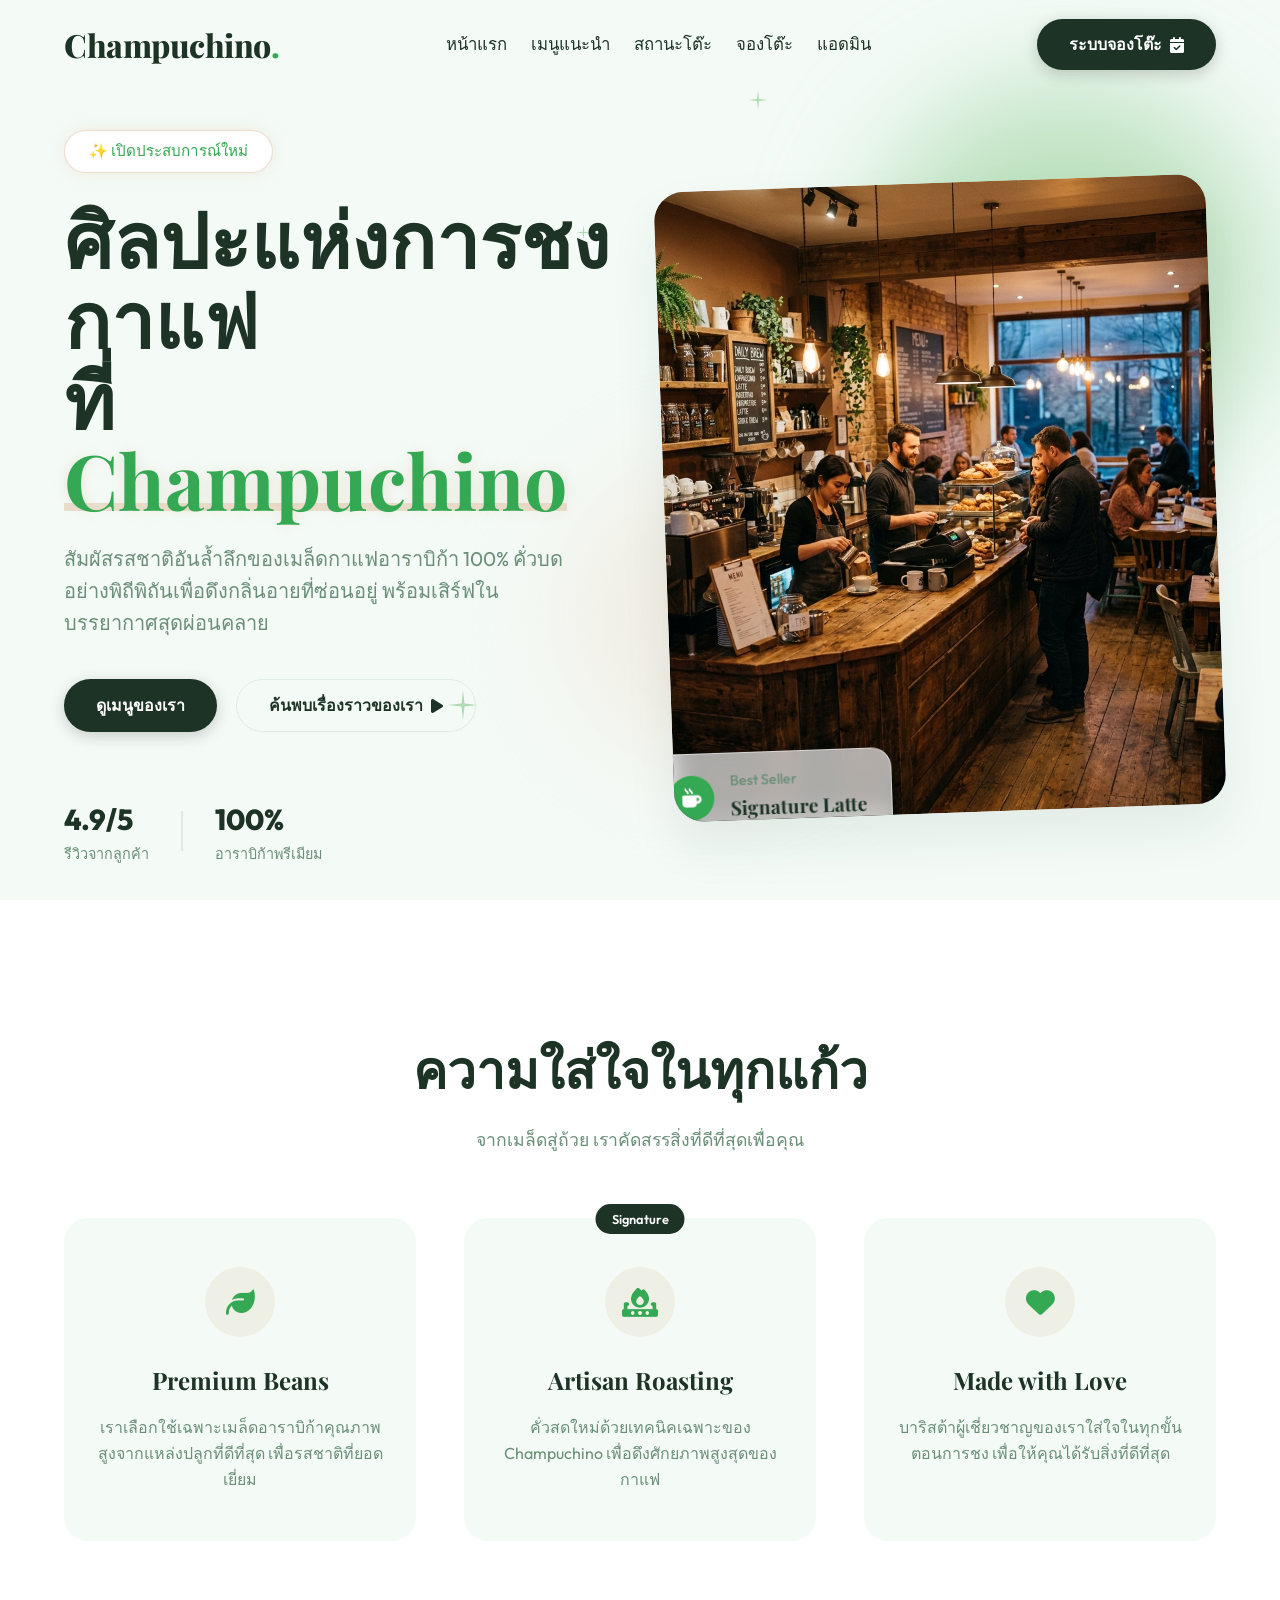
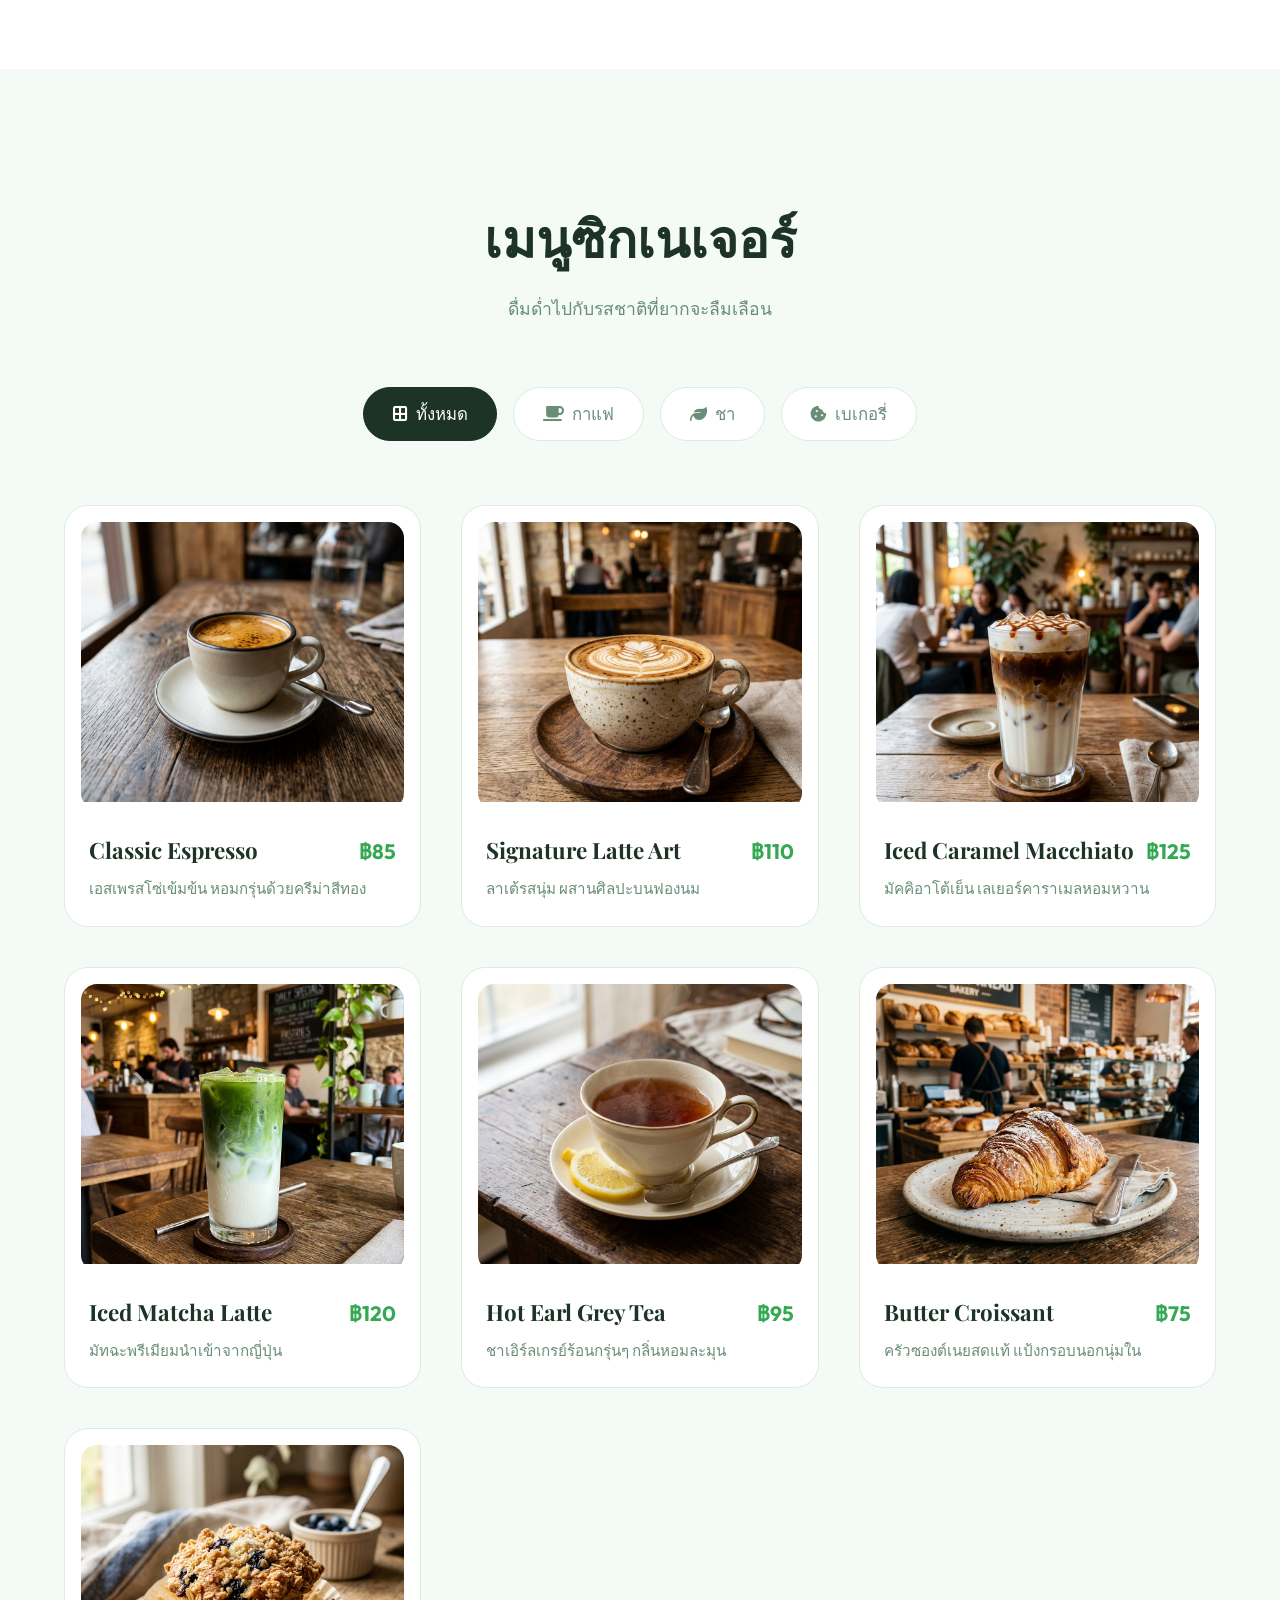
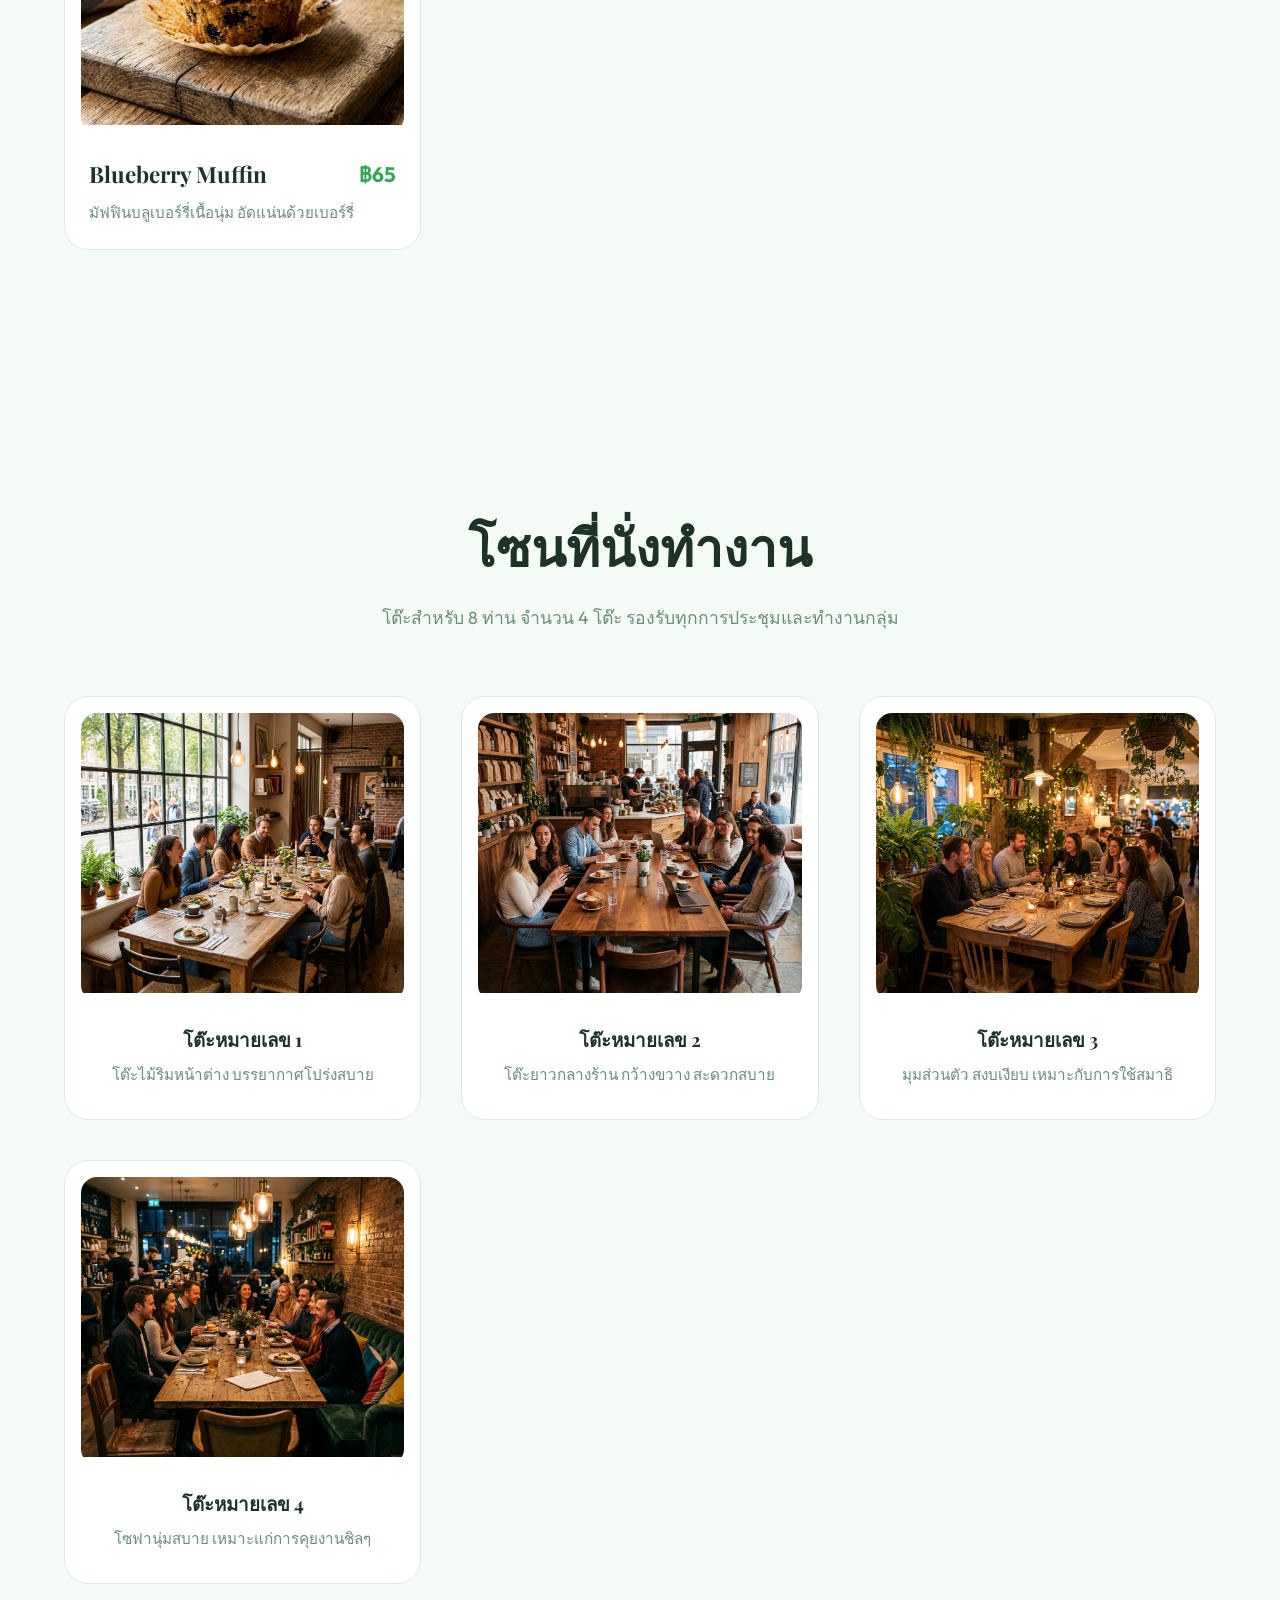
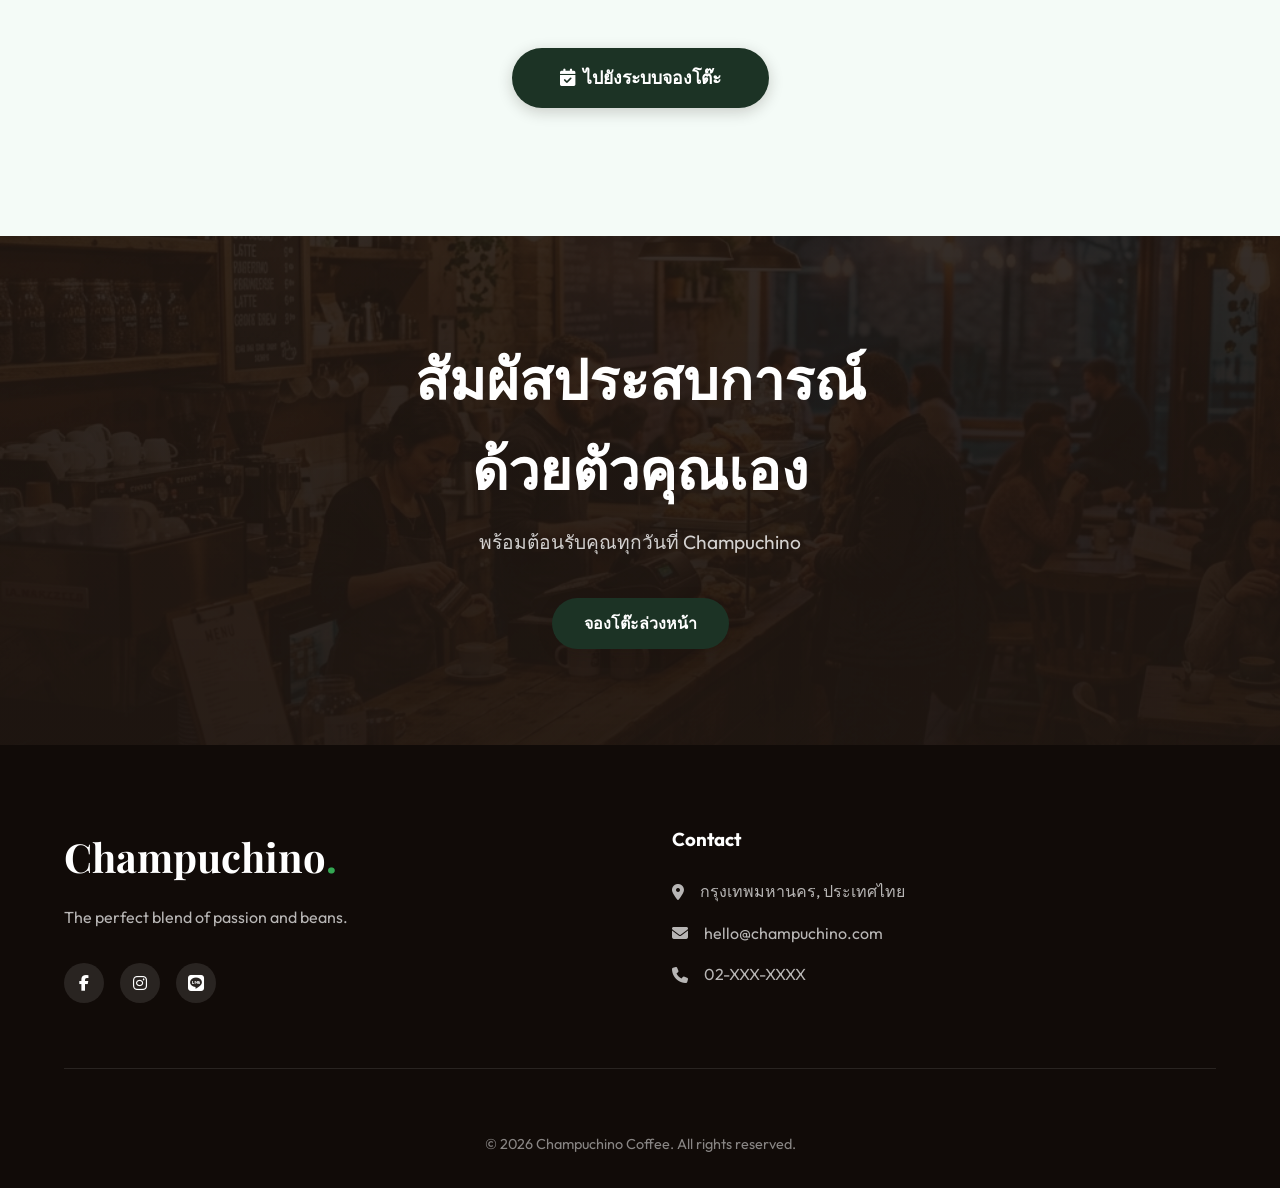
==== commit 393f71f7: "Add navigation menu to all pages" ====
--- a/index.html
+++ b/index.html
@@ -15,10 +15,11 @@
     <header>
         <a href="#" class="brand">Champuchino<span>.</span></a>
         <ul class="nav-links">
-            <li><a href="#home">หน้าแรก</a></li>
-            <li><a href="#features">ความใส่ใจของเรา</a></li>
+            <li><a href="index.html">หน้าแรก</a></li>
             <li><a href="#menu">เมนูแนะนำ</a></li>
-            <li><a href="#tables">โซนที่นั่ง</a></li>
+            <li><a href="reservation_home.html">สถานะโต๊ะ</a></li>
+            <li><a href="booking_form.html">จองโต๊ะ</a></li>
+            <li><a href="admin_dashboard.html">แอดมิน</a></li>
         </ul>
         <a href="reservation_home.html" class="btn btn-primary">ระบบจองโต๊ะ <i class="fa-solid fa-calendar-check"></i></a>
     </header>
--- a/style.css
+++ b/style.css
@@ -1,17 +1,17 @@
 @import url('https://fonts.googleapis.com/css2?family=Outfit:wght@300;400;500;600;800&family=Playfair+Display:ital,wght@0,600;0,700;0,800;1,600&display=swap');
 
 :root {
-  --bg-main: #FCFAF8;
+  --bg-main: #F4FBF7;
   --bg-secondary: #FFFFFF;
-  --text-dark: #2A1F18;
-  --text-light: #8A7A6E;
-  --accent-primary: #C48B57;
-  --accent-secondary: #E3B787;
-  --border-color: #F0E6DA;
+  --text-dark: #1C3325;
+  --text-light: #6A8E78;
+  --accent-primary: #34A853;
+  --accent-secondary: #81C784;
+  --border-color: #DDEBE1;
   --glass-bg: rgba(255, 255, 255, 0.65);
   --transition: all 0.5s cubic-bezier(0.16, 1, 0.3, 1);
-  --shadow-sm: 0 8px 30px rgba(196, 139, 87, 0.06);
-  --shadow-lg: 0 25px 50px rgba(42, 31, 24, 0.08);
+  --shadow-sm: 0 8px 30px rgba(52, 168, 83, 0.06);
+  --shadow-lg: 0 25px 50px rgba(28, 51, 37, 0.08);
 }
 
 * {
